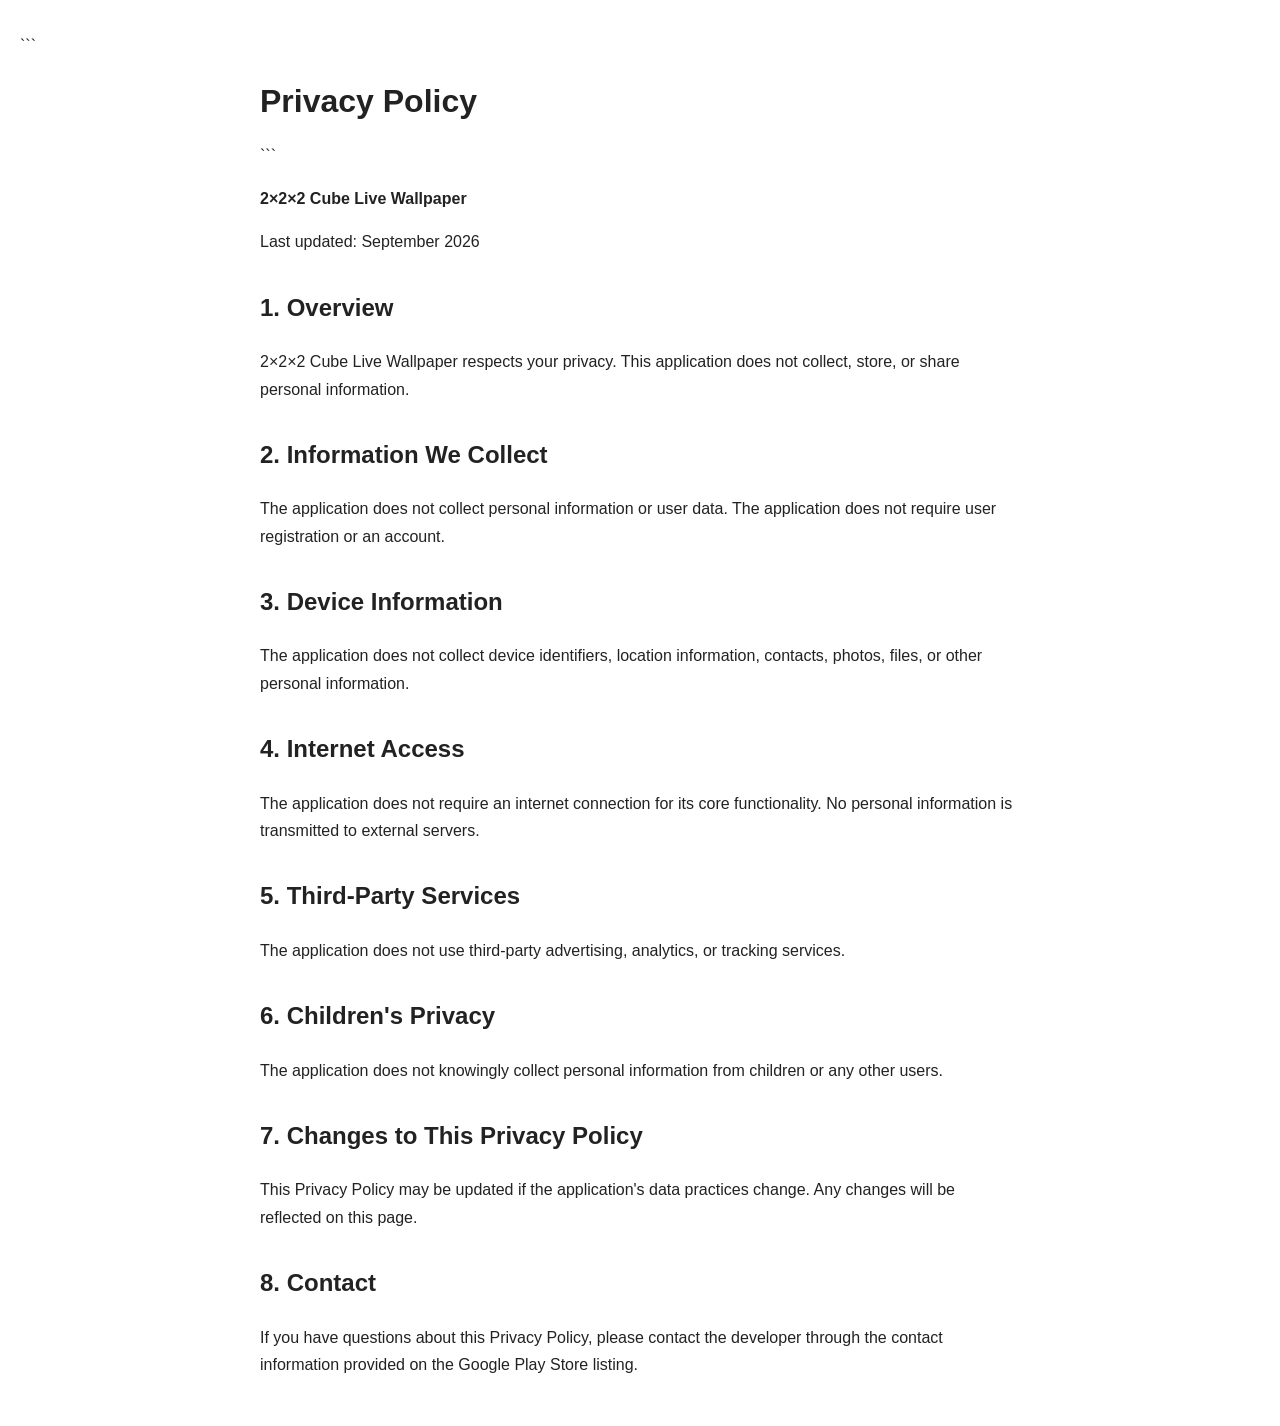
==== web/privacy/index.html @ 951ed999 "Add privacy policy page for 2×2×2 Cube Live Wallpaper This HTML file outlines the privacy policy for" ====
<!doctype html>

<html lang="en">
<head>
    <meta charset="UTF-8">
    <meta name="viewport"
          content="width=device-width, initial-scale=1.0">
    <title>Privacy Policy — 2×2×2 Cube Live Wallpaper</title>

<style>
    :root {
        color-scheme: light dark;
    }

    body {
        margin: 0;
        padding: 32px 20px;
        font-family:
            -apple-system,
            BlinkMacSystemFont,
            "Segoe UI",
            Roboto,
            sans-serif;
        line-height: 1.7;
        background: #fff;
        color: #222;
    }

    main {
        max-width: 760px;
        margin: 0 auto;
    }

    h1 {
        line-height: 1.25;
    }

    h2 {
        margin-top: 32px;
    }

    @media (prefers-color-scheme: dark) {
        body {
            background: #111;
            color: #eee;
        }
    }
</style>
```

</head>

<body>
<main>
    <h1>Privacy Policy</h1>

```
<p><strong>2×2×2 Cube Live Wallpaper</strong></p>

<p>
    Last updated: September 2026
</p>

<h2>1. Overview</h2>

<p>
    2×2×2 Cube Live Wallpaper respects your privacy.
    This application does not collect, store, or share personal information.
</p>

<h2>2. Information We Collect</h2>

<p>
    The application does not collect personal information or user data.
    The application does not require user registration or an account.
</p>

<h2>3. Device Information</h2>

<p>
    The application does not collect device identifiers, location information,
    contacts, photos, files, or other personal information.
</p>

<h2>4. Internet Access</h2>

<p>
    The application does not require an internet connection for its core
    functionality. No personal information is transmitted to external servers.
</p>

<h2>5. Third-Party Services</h2>

<p>
    The application does not use third-party advertising, analytics, or
    tracking services.
</p>

<h2>6. Children's Privacy</h2>

<p>
    The application does not knowingly collect personal information from
    children or any other users.
</p>

<h2>7. Changes to This Privacy Policy</h2>

<p>
    This Privacy Policy may be updated if the application's data practices
    change. Any changes will be reflected on this page.
</p>

<h2>8. Contact</h2>

<p>
    If you have questions about this Privacy Policy, please contact the
    developer through the contact information provided on the Google Play
    Store listing.
</p>

</main>
</body>
</html>
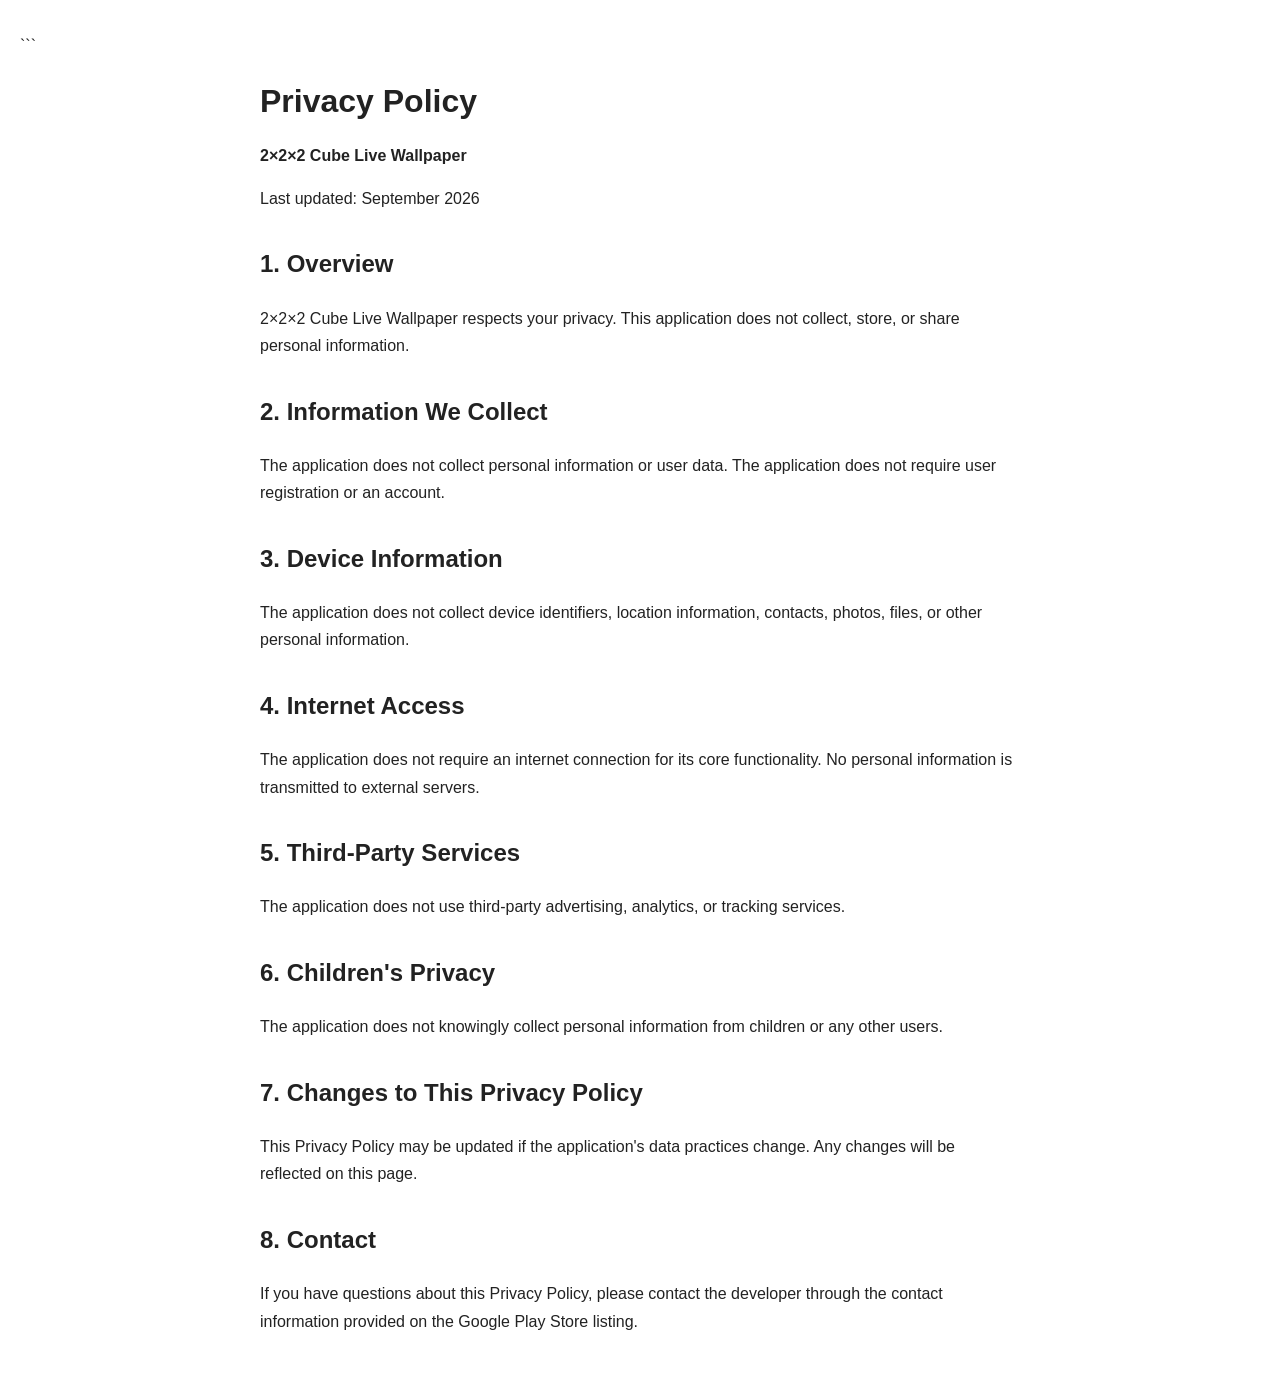
==== commit ac6c6b8c: "Update privacy policy content Removed placeholder text from the privacy policy." ====
--- a/web/privacy/index.html
+++ b/web/privacy/index.html
@@ -54,7 +54,6 @@
 <main>
     <h1>Privacy Policy</h1>
 
-```
 <p><strong>2×2×2 Cube Live Wallpaper</strong></p>
 
 <p>
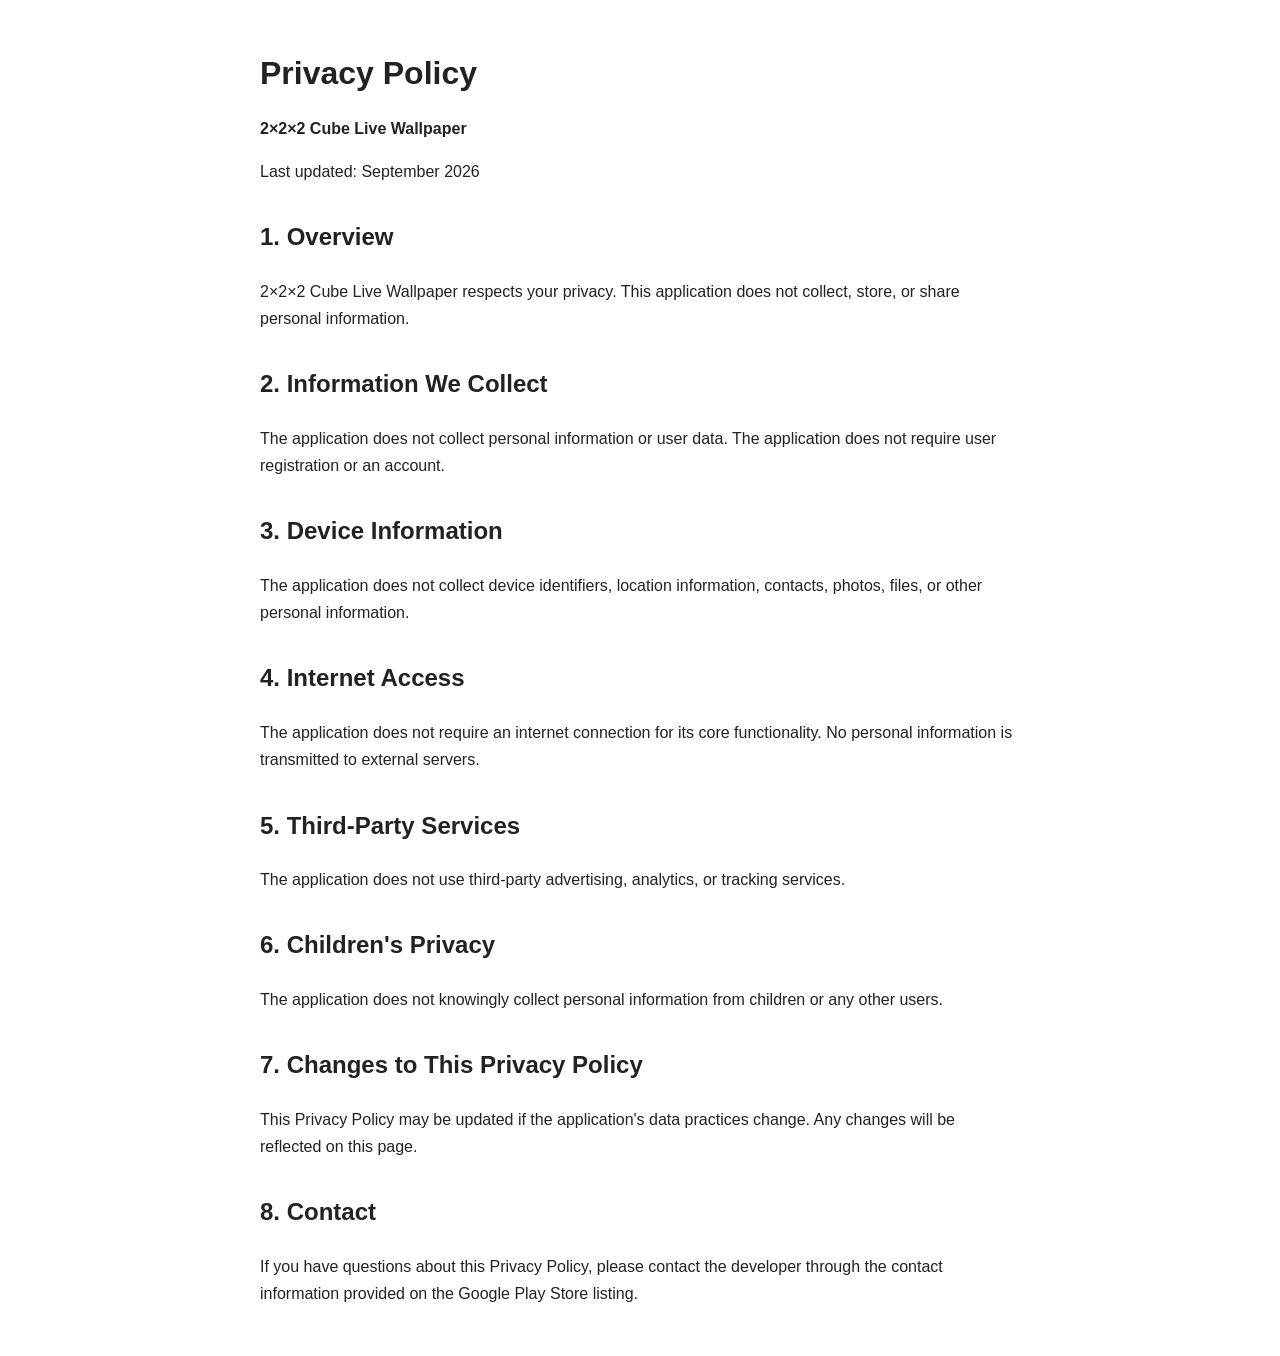
==== commit ac9b6e3a: "Fix formatting issues in index.html" ====
--- a/web/privacy/index.html
+++ b/web/privacy/index.html
@@ -46,7 +46,6 @@
         }
     }
 </style>
-```
 
 </head>
 
